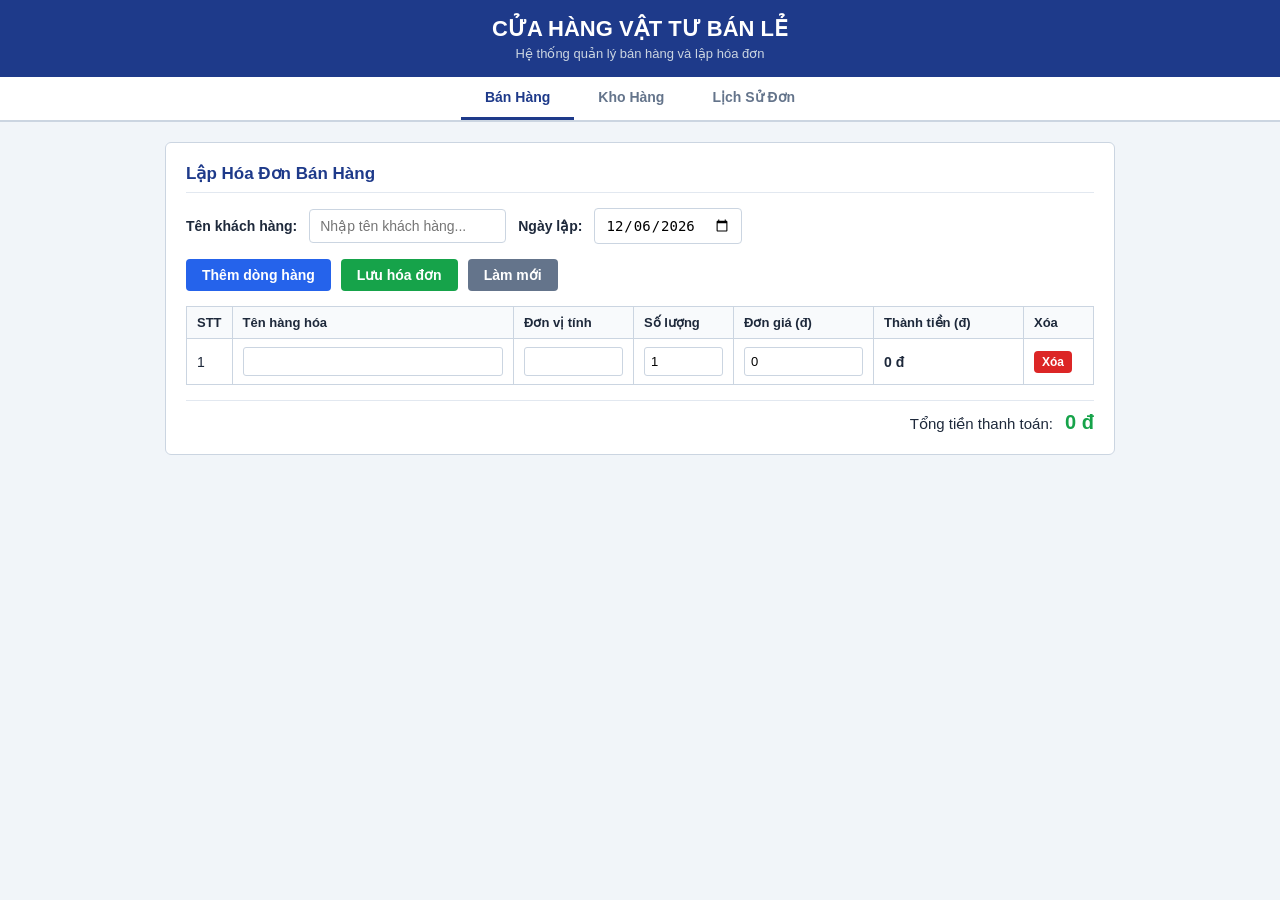
==== frontend/index.html @ f6ba8132 "update" ====
<!DOCTYPE html>
<html lang="vi">
<head>
    <meta charset="UTF-8">
    <meta name="viewport" content="width=device-width, initial-scale=1.0">
    <title>Quản Lý Bán Hàng Vật Tư Bán Lẻ</title>
    <link rel="stylesheet" href="css/style.css">
</head>
<body>

    <header class="app-header">
        <h1>CỬA HÀNG VẬT TƯ BÁN LẺ</h1>
        <p>Hệ thống quản lý bán hàng và lập hóa đơn</p>
    </header>

    <nav class="nav-tabs">
        <button class="tab-btn active" onclick="chuyenTab('tab-banhang', this)">Bán Hàng</button>
        <button class="tab-btn" onclick="chuyenTab('tab-khohang', this)">Kho Hàng</button>
        <button class="tab-btn" onclick="chuyenTab('tab-lichsu', this)">Lịch Sử Đơn</button>
    </nav>

    <div class="container">

        <div id="tab-banhang" class="tab-content active">
            <div class="box">
                <h2>Lập Hóa Đơn Bán Hàng</h2>
                <div class="form-row">
                    <label>Tên khách hàng:</label>
                    <input type="text" id="tenKhach" placeholder="Nhập tên khách hàng...">
                    <label>Ngày lập:</label>
                    <input type="date" id="ngayLap">
                </div>

                <div class="btn-group">
                    <button class="btn btn-blue" onclick="themDong()">Thêm dòng hàng</button>
                    <button class="btn btn-green" onclick="luuHoaDon()">Lưu hóa đơn</button>
                    <button class="btn btn-gray" onclick="lamMoi()">Làm mới</button>
                </div>

                <table class="data-table">
                    <thead>
                        <tr>
                            <th style="width: 45px;">STT</th>
                            <th>Tên hàng hóa</th>
                            <th style="width: 120px;">Đơn vị tính</th>
                            <th style="width: 100px;">Số lượng</th>
                            <th style="width: 140px;">Đơn giá (đ)</th>
                            <th style="width: 150px;">Thành tiền (đ)</th>
                            <th style="width: 70px;">Xóa</th>
                        </tr>
                    </thead>
                    <tbody id="bangHoaDon"></tbody>
                </table>

                <div class="total-box">
                    <span>Tổng tiền thanh toán:</span>
                    <strong id="tongTien">0 đ</strong>
                </div>
            </div>
        </div>

        <div id="tab-khohang" class="tab-content">
            <div class="box">
                <h2>Danh Mục Kho Hàng</h2>
                <div class="form-row inline-form">
                    <input type="text" id="spTen" placeholder="Tên mặt hàng...">
                    <input type="text" id="spDvt" placeholder="Đơn vị tính...">
                    <input type="number" id="spGia" placeholder="Giá bán...">
                    <button class="btn btn-blue" onclick="themSanPham()">Thêm vào kho</button>
                </div>

                <table class="data-table">
                    <thead>
                        <tr>
                            <th style="width: 45px;">STT</th>
                            <th>Tên hàng hóa</th>
                            <th>Đơn vị tính</th>
                            <th>Giá bán (đ)</th>
                            <th style="width: 70px;">Xóa</th>
                        </tr>
                    </thead>
                    <tbody id="bangKhoHang"></tbody>
                </table>
            </div>
        </div>

        <div id="tab-lichsu" class="tab-content">
            <div class="box">
                <h2>Lịch Sử Đơn Hàng Đã Lưu</h2>
                <table class="data-table">
                    <thead>
                        <tr>
                            <th style="width: 45px;">STT</th>
                            <th>Mã đơn</th>
                            <th>Khách hàng</th>
                            <th>Ngày lập</th>
                            <th>Tổng tiền (đ)</th>
                            <th style="width: 70px;">Xóa</th>
                        </tr>
                    </thead>
                    <tbody id="bangLichSu"></tbody>
                </table>
            </div>
        </div>

    </div>

    <script src="js/app.js"></script>
</body>
</html>
---- frontend/css/style.css ----
* {
    box-sizing: border-box;
    margin: 0;
    padding: 0;
}

body {
    font-family: Arial, sans-serif;
    background-color: #f1f5f9;
    color: #1e293b;
}

.app-header {
    background: #1e3a8a;
    color: #ffffff;
    padding: 16px 20px;
    text-align: center;
}

.app-header h1 {
    font-size: 22px;
    margin-bottom: 4px;
}

.app-header p {
    font-size: 13px;
    color: #cbd5e1;
}

.nav-tabs {
    background: #ffffff;
    display: flex;
    justify-content: center;
    border-bottom: 2px solid #cbd5e1;
}

.tab-btn {
    padding: 12px 24px;
    border: none;
    background: transparent;
    font-size: 14px;
    font-weight: bold;
    color: #64748b;
    cursor: pointer;
    border-bottom: 3px solid transparent;
}

.tab-btn:hover {
    color: #1e3a8a;
}

.tab-btn.active {
    color: #1e3a8a;
    border-bottom-color: #1e3a8a;
}

.container {
    max-width: 980px;
    margin: 20px auto;
    padding: 0 15px;
}

.tab-content {
    display: none;
}

.tab-content.active {
    display: block;
}

.box {
    background: #ffffff;
    padding: 20px;
    border-radius: 6px;
    border: 1px solid #cbd5e1;
}

.box h2 {
    font-size: 17px;
    margin-bottom: 15px;
    color: #1e3a8a;
    border-bottom: 1px solid #e2e8f0;
    padding-bottom: 8px;
}

.form-row {
    display: flex;
    align-items: center;
    gap: 12px;
    margin-bottom: 15px;
    flex-wrap: wrap;
}

.form-row label {
    font-weight: bold;
    font-size: 14px;
}

.form-row input {
    padding: 8px 10px;
    border: 1px solid #cbd5e1;
    border-radius: 4px;
    font-size: 14px;
    outline: none;
}

.inline-form input {
    flex: 1;
}

.btn-group {
    display: flex;
    gap: 10px;
    margin-bottom: 15px;
}

.btn {
    padding: 8px 16px;
    border: none;
    border-radius: 4px;
    font-size: 14px;
    font-weight: bold;
    cursor: pointer;
}

.btn-blue { background: #2563eb; color: #fff; }
.btn-blue:hover { background: #1d4ed8; }

.btn-green { background: #16a34a; color: #fff; }
.btn-green:hover { background: #15803d; }

.btn-gray { background: #64748b; color: #fff; }
.btn-gray:hover { background: #475569; }

.btn-red { background: #dc2626; color: #fff; padding: 4px 8px; font-size: 12px; }
.btn-red:hover { background: #b91c1c; }

.data-table {
    width: 100%;
    border-collapse: collapse;
    margin-bottom: 15px;
    font-size: 14px;
}

.data-table th, .data-table td {
    border: 1px solid #cbd5e1;
    padding: 8px 10px;
    text-align: left;
}

.data-table th {
    background: #f8fafc;
    font-size: 13px;
}

.data-table input {
    width: 100%;
    padding: 6px;
    border: 1px solid #cbd5e1;
    border-radius: 3px;
    font-size: 13px;
}

.total-box {
    text-align: right;
    font-size: 15px;
    padding-top: 10px;
    border-top: 1px solid #e2e8f0;
}

.total-box strong {
    color: #16a34a;
    font-size: 20px;
    margin-left: 8px;
}
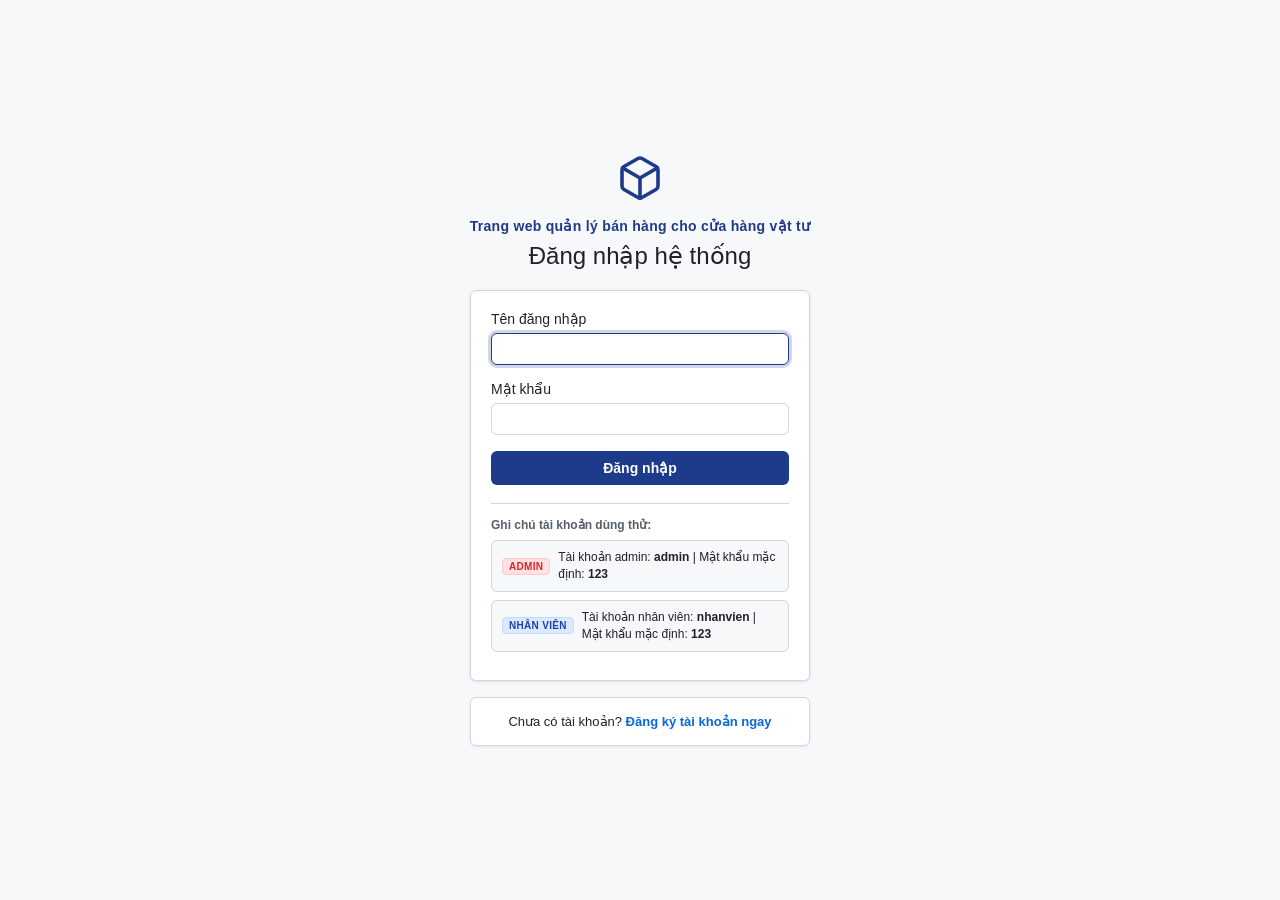
==== commit cf1d89c8: "bo sung giao dien dang nhap, luu tru du lieu nhieu nguoi dung" ====
--- a/frontend/index.html
+++ b/frontend/index.html
@@ -4,107 +4,267 @@
     <meta charset="UTF-8">
     <meta name="viewport" content="width=device-width, initial-scale=1.0">
     <title>Quản Lý Bán Hàng Vật Tư Bán Lẻ</title>
-    <link rel="stylesheet" href="css/style.css">
+    <link rel="stylesheet" href="css/style.css?v=8">
+    <style>
+        * { box-sizing: border-box; margin: 0; padding: 0; }
+        body { font-family: -apple-system, BlinkMacSystemFont, "Segoe UI", Helvetica, Arial, sans-serif; background-color: #f6f8fa; color: #1f2328; }
+        .gh-auth-wrapper { min-height: 100vh; display: flex; flex-direction: column; justify-content: center; align-items: center; padding: 32px 16px; box-sizing: border-box; background-color: #f6f8fa; }
+        .gh-header { text-align: center; margin-bottom: 20px; }
+        .gh-logo-icon { color: #1e3a8a; margin-bottom: 12px; }
+        .gh-app-title { font-size: 14px; font-weight: 600; color: #1e3a8a; letter-spacing: 0.3px; margin-bottom: 8px; }
+        .gh-heading { font-size: 24px; font-weight: 300; color: #1f2328; margin: 0; }
+        .gh-alert { width: 100%; max-width: 340px; padding: 10px 14px; margin-bottom: 16px; border-radius: 6px; font-size: 13px; text-align: center; box-sizing: border-box; }
+        .gh-alert.alert-error { background-color: #ffebe9; color: #cf222e; border: 1px solid rgba(255, 129, 130, 0.4); }
+        .gh-alert.alert-success { background-color: #dafbe1; color: #1a7f37; border: 1px solid rgba(74, 194, 107, 0.4); }
+        .gh-card { width: 100%; max-width: 340px; background-color: #ffffff; border: 1px solid #d0d7de; border-radius: 6px; padding: 20px; box-sizing: border-box; box-shadow: 0 1px 3px rgba(31, 35, 40, 0.12); }
+        .gh-form-group { margin-bottom: 16px; text-align: left; }
+        .gh-label { display: block; font-size: 14px; font-weight: 500; color: #1f2328; margin-bottom: 6px; }
+        .gh-input { width: 100%; padding: 7px 12px; font-size: 14px; color: #1f2328; background-color: #ffffff; border: 1px solid #d0d7de; border-radius: 6px; outline: none; box-sizing: border-box; }
+        .gh-input:focus { border-color: #1e3a8a; box-shadow: 0 0 0 3px rgba(30, 58, 138, 0.2); }
+        .gh-btn-primary { width: 100%; padding: 9px 16px; font-size: 14px; font-weight: 600; color: #ffffff; background-color: #1e3a8a; border: none; border-radius: 6px; cursor: pointer; box-sizing: border-box; }
+        .gh-btn-primary:hover { background-color: #1d4ed8; }
+        .gh-note-box { margin-top: 18px; padding-top: 14px; border-top: 1px solid #d0d7de; text-align: left; }
+        .gh-note-title { font-size: 12px; font-weight: 600; color: #57606a; margin-bottom: 8px; }
+        .gh-note-item { width: 100%; background-color: #f6f8fa; border: 1px solid #d0d7de; border-radius: 6px; padding: 8px 10px; margin-bottom: 8px; font-size: 12px; color: #1f2328; display: flex; align-items: center; gap: 8px; cursor: pointer; box-sizing: border-box; }
+        .gh-note-item:hover { background-color: #eff6ff; border-color: #1e3a8a; }
+        .gh-note-text { flex: 1; line-height: 1.4; }
+        .gh-badge { font-size: 10px; font-weight: 700; padding: 2px 6px; border-radius: 4px; letter-spacing: 0.3px; white-space: nowrap; }
+        .gh-badge-admin { background: #fee2e2; color: #dc2626; border: 1px solid #fecaca; }
+        .gh-badge-user { background: #dbeafe; color: #1e40af; border: 1px solid #bfdbfe; }
+        .gh-subcard { width: 100%; max-width: 340px; margin-top: 16px; padding: 16px; text-align: center; font-size: 13px; color: #1f2328; border: 1px solid #d0d7de; border-radius: 6px; background-color: #ffffff; box-sizing: border-box; box-shadow: 0 1px 3px rgba(31, 35, 40, 0.08); }
+        .gh-subcard a { color: #0969da; text-decoration: none; font-weight: 600; }
+        .gh-subcard a:hover { text-decoration: underline; }
+
+        #mainApp { background-color: #f1f5f9; min-height: 100vh; }
+        .app-header { background: #1e3a8a; color: #ffffff; padding: 14px 24px; display: flex; justify-content: space-between; align-items: center; }
+        .app-header h1 { font-size: 20px; margin-bottom: 2px; }
+        .app-header p { font-size: 12px; color: #cbd5e1; }
+        .user-box { display: flex; align-items: center; gap: 12px; font-size: 13px; }
+        .role-badge { padding: 2px 8px; border-radius: 12px; font-size: 11px; font-weight: bold; text-transform: uppercase; }
+        .role-admin { background: #ef4444; color: #ffffff; }
+        .role-user { background: #3b82f6; color: #ffffff; }
+        .btn-logout { background: transparent; border: 1px solid #cbd5e1; color: #ffffff; padding: 4px 10px; border-radius: 4px; cursor: pointer; font-size: 12px; }
+        .btn-logout:hover { background: rgba(255, 255, 255, 0.15); }
+        .nav-tabs { background: #ffffff; display: flex; justify-content: center; border-bottom: 2px solid #cbd5e1; }
+        .tab-btn { padding: 12px 24px; border: none; background: transparent; font-size: 14px; font-weight: bold; color: #64748b; cursor: pointer; border-bottom: 3px solid transparent; }
+        .tab-btn:hover { color: #1e3a8a; }
+        .tab-btn.active { color: #1e3a8a; border-bottom-color: #1e3a8a; }
+        .container { max-width: 980px; margin: 20px auto; padding: 0 15px; }
+        .tab-content { display: none; }
+        .tab-content.active { display: block; }
+        .box { background: #ffffff; padding: 20px; border-radius: 6px; border: 1px solid #cbd5e1; }
+        .box h2 { font-size: 17px; margin-bottom: 15px; color: #1e3a8a; border-bottom: 1px solid #e2e8f0; padding-bottom: 8px; }
+        .form-row { display: flex; align-items: center; gap: 12px; margin-bottom: 15px; flex-wrap: wrap; }
+        .form-row label { font-weight: bold; font-size: 14px; }
+        .form-row input { padding: 8px 10px; border: 1px solid #cbd5e1; border-radius: 4px; font-size: 14px; outline: none; }
+        .inline-form input { flex: 1; }
+        .btn-group { display: flex; gap: 10px; margin-bottom: 15px; }
+        .btn { padding: 8px 16px; border: none; border-radius: 4px; font-size: 14px; font-weight: bold; cursor: pointer; }
+        .btn-blue { background: #2563eb; color: #fff; }
+        .btn-blue:hover { background: #1d4ed8; }
+        .btn-green { background: #16a34a; color: #fff; }
+        .btn-green:hover { background: #15803d; }
+        .btn-gray { background: #64748b; color: #fff; }
+        .btn-gray:hover { background: #475569; }
+        .btn-red { background: #dc2626; color: #fff; padding: 4px 8px; font-size: 12px; }
+        .btn-red:hover { background: #b91c1c; }
+        .data-table { width: 100%; border-collapse: collapse; margin-bottom: 15px; font-size: 14px; }
+        .data-table th, .data-table td { border: 1px solid #cbd5e1; padding: 8px 10px; text-align: left; }
+        .data-table th { background: #f8fafc; font-size: 13px; }
+        .data-table input { width: 100%; padding: 6px; border: 1px solid #cbd5e1; border-radius: 3px; font-size: 13px; }
+        .total-box { text-align: right; font-size: 15px; padding-top: 10px; border-top: 1px solid #e2e8f0; }
+        .total-box strong { color: #16a34a; font-size: 20px; margin-left: 8px; }
+    </style>
 </head>
 <body>
 
-    <header class="app-header">
-        <h1>CỬA HÀNG VẬT TƯ BÁN LẺ</h1>
-        <p>Hệ thống quản lý bán hàng và lập hóa đơn</p>
-    </header>
-
-    <nav class="nav-tabs">
-        <button class="tab-btn active" onclick="chuyenTab('tab-banhang', this)">Bán Hàng</button>
-        <button class="tab-btn" onclick="chuyenTab('tab-khohang', this)">Kho Hàng</button>
-        <button class="tab-btn" onclick="chuyenTab('tab-lichsu', this)">Lịch Sử Đơn</button>
-    </nav>
-
-    <div class="container">
-
-        <div id="tab-banhang" class="tab-content active">
-            <div class="box">
-                <h2>Lập Hóa Đơn Bán Hàng</h2>
-                <div class="form-row">
-                    <label>Tên khách hàng:</label>
-                    <input type="text" id="tenKhach" placeholder="Nhập tên khách hàng...">
-                    <label>Ngày lập:</label>
-                    <input type="date" id="ngayLap">
-                </div>
-
-                <div class="btn-group">
-                    <button class="btn btn-blue" onclick="themDong()">Thêm dòng hàng</button>
-                    <button class="btn btn-green" onclick="luuHoaDon()">Lưu hóa đơn</button>
-                    <button class="btn btn-gray" onclick="lamMoi()">Làm mới</button>
-                </div>
-
-                <table class="data-table">
-                    <thead>
-                        <tr>
-                            <th style="width: 45px;">STT</th>
-                            <th>Tên hàng hóa</th>
-                            <th style="width: 120px;">Đơn vị tính</th>
-                            <th style="width: 100px;">Số lượng</th>
-                            <th style="width: 140px;">Đơn giá (đ)</th>
-                            <th style="width: 150px;">Thành tiền (đ)</th>
-                            <th style="width: 70px;">Xóa</th>
-                        </tr>
-                    </thead>
-                    <tbody id="bangHoaDon"></tbody>
-                </table>
-
-                <div class="total-box">
-                    <span>Tổng tiền thanh toán:</span>
-                    <strong id="tongTien">0 đ</strong>
-                </div>
-            </div>
-        </div>
-
-        <div id="tab-khohang" class="tab-content">
-            <div class="box">
-                <h2>Danh Mục Kho Hàng</h2>
-                <div class="form-row inline-form">
-                    <input type="text" id="spTen" placeholder="Tên mặt hàng...">
-                    <input type="text" id="spDvt" placeholder="Đơn vị tính...">
-                    <input type="number" id="spGia" placeholder="Giá bán...">
-                    <button class="btn btn-blue" onclick="themSanPham()">Thêm vào kho</button>
-                </div>
-
-                <table class="data-table">
-                    <thead>
-                        <tr>
-                            <th style="width: 45px;">STT</th>
-                            <th>Tên hàng hóa</th>
-                            <th>Đơn vị tính</th>
-                            <th>Giá bán (đ)</th>
-                            <th style="width: 70px;">Xóa</th>
-                        </tr>
-                    </thead>
-                    <tbody id="bangKhoHang"></tbody>
-                </table>
-            </div>
-        </div>
-
-        <div id="tab-lichsu" class="tab-content">
-            <div class="box">
-                <h2>Lịch Sử Đơn Hàng Đã Lưu</h2>
-                <table class="data-table">
-                    <thead>
-                        <tr>
-                            <th style="width: 45px;">STT</th>
-                            <th>Mã đơn</th>
-                            <th>Khách hàng</th>
-                            <th>Ngày lập</th>
-                            <th>Tổng tiền (đ)</th>
-                            <th style="width: 70px;">Xóa</th>
-                        </tr>
-                    </thead>
-                    <tbody id="bangLichSu"></tbody>
-                </table>
-            </div>
-        </div>
-
+    <div id="loginScreen" class="gh-auth-wrapper">
+        <div class="gh-header">
+            <svg class="gh-logo-icon" viewBox="0 0 24 24" width="48" height="48" fill="none" stroke="currentColor" stroke-width="1.8" stroke-linecap="round" stroke-linejoin="round">
+                <path d="M21 16V8a2 2 0 0 0-1-1.73l-7-4a2 2 0 0 0-2 0l-7 4A2 2 0 0 0 3 8v8a2 2 0 0 0 1 1.73l7 4a2 2 0 0 0 2 0l7-4A2 2 0 0 0 21 16z"></path>
+                <polyline points="3.27 6.96 12 12.01 20.73 6.96"></polyline>
+                <line x1="12" y1="22.08" x2="12" y2="12"></line>
+            </svg>
+            <div class="gh-app-title">Trang web quản lý bán hàng cho cửa hàng vật tư</div>
+            <h1 id="ghHeading" class="gh-heading">Đăng nhập hệ thống</h1>
+        </div>
+
+        <div id="authAlert" class="gh-alert" style="display: none;"></div>
+
+        <div id="cardLogin" class="gh-card">
+            <div class="gh-form-group">
+                <label class="gh-label" for="loginUser">Tên đăng nhập</label>
+                <input type="text" id="loginUser" class="gh-input" autofocus autocomplete="username" onkeydown="if(event.key==='Enter') dangNhap()">
+            </div>
+
+            <div class="gh-form-group">
+                <label class="gh-label" for="loginPass">Mật khẩu</label>
+                <input type="password" id="loginPass" class="gh-input" autocomplete="current-password" onkeydown="if(event.key==='Enter') dangNhap()">
+            </div>
+
+            <button type="button" class="gh-btn-primary" onclick="dangNhap()">Đăng nhập</button>
+
+            <div class="gh-note-box">
+                <div class="gh-note-title">Ghi chú tài khoản dùng thử:</div>
+                <div class="gh-note-item" onclick="dangNhapNhanh('admin', '123')" title="Bấm để đăng nhập ngay">
+                    <span class="gh-badge gh-badge-admin">ADMIN</span>
+                    <span class="gh-note-text">Tài khoản admin: <strong>admin</strong> | Mật khẩu mặc định: <strong>123</strong></span>
+                </div>
+                <div class="gh-note-item" onclick="dangNhapNhanh('nhanvien', '123')" title="Bấm để đăng nhập ngay">
+                    <span class="gh-badge gh-badge-user">NHÂN VIÊN</span>
+                    <span class="gh-note-text">Tài khoản nhân viên: <strong>nhanvien</strong> | Mật khẩu mặc định: <strong>123</strong></span>
+                </div>
+            </div>
+        </div>
+
+        <div id="subcardLogin" class="gh-subcard">
+            Chưa có tài khoản? <a href="javascript:void(0)" onclick="chuyenAuthTab('register')">Đăng ký tài khoản ngay</a>
+        </div>
+
+        <div id="cardRegister" class="gh-card" style="display: none;">
+            <div class="gh-form-group">
+                <label class="gh-label" for="regUser">Tên đăng nhập mới</label>
+                <input type="text" id="regUser" class="gh-input" placeholder="Ví dụ: nhanvien2" autocomplete="username">
+            </div>
+
+            <div class="gh-form-group">
+                <label class="gh-label" for="regHoTen">Họ và tên</label>
+                <input type="text" id="regHoTen" class="gh-input" placeholder="Ví dụ: Nguyễn Văn A">
+            </div>
+
+            <div class="gh-form-group">
+                <label class="gh-label" for="regRole">Vai trò tài khoản</label>
+                <select id="regRole" class="gh-input" style="cursor: pointer;">
+                    <option value="user">Nhân viên bán hàng (User)</option>
+                    <option value="admin">Quản trị viên (Admin)</option>
+                </select>
+            </div>
+
+            <div class="gh-form-group">
+                <label class="gh-label" for="regPass">Mật khẩu</label>
+                <input type="password" id="regPass" class="gh-input" placeholder="Tối thiểu 3 ký tự" autocomplete="new-password">
+            </div>
+
+            <div class="gh-form-group">
+                <label class="gh-label" for="regPassConfirm">Xác nhận mật khẩu</label>
+                <input type="password" id="regPassConfirm" class="gh-input" placeholder="Nhập lại mật khẩu" autocomplete="new-password">
+            </div>
+
+            <button type="button" class="gh-btn-primary" onclick="dangKy()">Đăng ký tài khoản</button>
+        </div>
+
+        <div id="subcardRegister" class="gh-subcard" style="display: none;">
+            Đã có tài khoản? <a href="javascript:void(0)" onclick="chuyenAuthTab('login')">Đăng nhập</a>
+        </div>
     </div>
 
-    <script src="js/app.js"></script>
+    <div id="mainApp" style="display: none;">
+        <header class="app-header">
+            <div>
+                <h1>CỬA HÀNG VẬT TƯ BÁN LẺ</h1>
+                <p>Hệ thống quản lý bán hàng và lập hóa đơn</p>
+            </div>
+            <div id="userBox" class="user-box">
+                <span>Xin chào, <strong id="userHoTen"></strong></span>
+                <span id="userRoleBadge" class="role-badge"></span>
+                <button class="btn-logout" onclick="dangXuat()">Đăng xuất</button>
+            </div>
+        </header>
+
+        <nav class="nav-tabs">
+            <button class="tab-btn active" onclick="chuyenTab('tab-banhang', this)">Bán Hàng</button>
+            <button class="tab-btn" onclick="chuyenTab('tab-khohang', this)">Kho Hàng</button>
+            <button class="tab-btn" onclick="chuyenTab('tab-lichsu', this)">Lịch Sử Đơn</button>
+        </nav>
+
+        <div class="container">
+
+            <div id="tab-banhang" class="tab-content active">
+                <div class="box">
+                    <h2>Lập Hóa Đơn Bán Hàng</h2>
+                    <div class="form-row">
+                        <label>Tên khách hàng:</label>
+                        <input type="text" id="tenKhach" placeholder="Nhập tên khách hàng...">
+                        <label>Ngày lập:</label>
+                        <input type="date" id="ngayLap">
+                    </div>
+
+                    <div class="btn-group">
+                        <button class="btn btn-blue" onclick="themDong()">Thêm dòng hàng</button>
+                        <button class="btn btn-green" onclick="luuHoaDon()">Lưu hóa đơn</button>
+                        <button class="btn btn-gray" onclick="lamMoi()">Làm mới</button>
+                    </div>
+
+                    <table class="data-table">
+                        <thead>
+                            <tr>
+                                <th style="width: 45px;">STT</th>
+                                <th>Tên hàng hóa</th>
+                                <th style="width: 120px;">Đơn vị tính</th>
+                                <th style="width: 100px;">Số lượng</th>
+                                <th style="width: 140px;">Đơn giá (đ)</th>
+                                <th style="width: 150px;">Thành tiền (đ)</th>
+                                <th style="width: 70px;">Xóa</th>
+                            </tr>
+                        </thead>
+                        <tbody id="bangHoaDon"></tbody>
+                    </table>
+
+                    <div class="total-box">
+                        <span>Tổng tiền thanh toán:</span>
+                        <strong id="tongTien">0 đ</strong>
+                    </div>
+                </div>
+            </div>
+
+            <div id="tab-khohang" class="tab-content">
+                <div class="box">
+                    <h2>Danh Mục Kho Hàng</h2>
+                    <div class="form-row inline-form" id="khoNhapBox">
+                        <input type="text" id="spTen" placeholder="Tên mặt hàng...">
+                        <input type="text" id="spDvt" placeholder="Đơn vị tính...">
+                        <input type="number" id="spGia" placeholder="Giá bán...">
+                        <button class="btn btn-blue" onclick="themSanPham()">Thêm vào kho</button>
+                    </div>
+
+                    <table class="data-table">
+                        <thead>
+                            <tr>
+                                <th style="width: 45px;">STT</th>
+                                <th>Tên hàng hóa</th>
+                                <th>Đơn vị tính</th>
+                                <th>Giá bán (đ)</th>
+                                <th id="cotXoaKho" style="width: 70px;">Xóa</th>
+                            </tr>
+                        </thead>
+                        <tbody id="bangKhoHang"></tbody>
+                    </table>
+                </div>
+            </div>
+
+            <div id="tab-lichsu" class="tab-content">
+                <div class="box">
+                    <h2>Lịch Sử Đơn Hàng Đã Lưu</h2>
+                    <table class="data-table">
+                        <thead>
+                            <tr>
+                                <th style="width: 45px;">STT</th>
+                                <th>Mã đơn</th>
+                                <th>Khách hàng</th>
+                                <th>Ngày lập</th>
+                                <th>Người tạo</th>
+                                <th>Tổng tiền (đ)</th>
+                                <th id="cotXoaLichSu" style="width: 70px;">Xóa</th>
+                            </tr>
+                        </thead>
+                        <tbody id="bangLichSu"></tbody>
+                    </table>
+                </div>
+            </div>
+
+        </div>
+    </div>
+
+    <script src="js/app.js?v=8"></script>
 </body>
 </html>
--- a/frontend/css/style.css
+++ b/frontend/css/style.css
@@ -5,26 +5,279 @@
 }
 
 body {
-    font-family: Arial, sans-serif;
+    font-family: -apple-system, BlinkMacSystemFont, "Segoe UI", Helvetica, Arial, sans-serif;
+    background-color: #f6f8fa;
+    color: #1f2328;
+}
+
+.gh-auth-wrapper {
+    min-height: 100vh;
+    display: flex;
+    flex-direction: column;
+    justify-content: center;
+    align-items: center;
+    padding: 32px 16px;
+    box-sizing: border-box;
+    background-color: #f6f8fa;
+}
+
+.gh-header {
+    text-align: center;
+    margin-bottom: 20px;
+}
+
+.gh-logo-icon {
+    color: #1e3a8a;
+    margin-bottom: 12px;
+}
+
+.gh-app-title {
+    font-size: 14px;
+    font-weight: 600;
+    color: #1e3a8a;
+    letter-spacing: 0.3px;
+    margin-bottom: 8px;
+}
+
+.gh-heading {
+    font-size: 24px;
+    font-weight: 300;
+    color: #1f2328;
+    margin: 0;
+}
+
+.gh-alert {
+    width: 100%;
+    max-width: 340px;
+    padding: 10px 14px;
+    margin-bottom: 16px;
+    border-radius: 6px;
+    font-size: 13px;
+    text-align: center;
+    box-sizing: border-box;
+}
+
+.gh-alert.alert-error {
+    background-color: #ffebe9;
+    color: #cf222e;
+    border: 1px solid rgba(255, 129, 130, 0.4);
+}
+
+.gh-alert.alert-success {
+    background-color: #dafbe1;
+    color: #1a7f37;
+    border: 1px solid rgba(74, 194, 107, 0.4);
+}
+
+.gh-card {
+    width: 100%;
+    max-width: 340px;
+    background-color: #ffffff;
+    border: 1px solid #d0d7de;
+    border-radius: 6px;
+    padding: 20px;
+    box-sizing: border-box;
+    box-shadow: 0 1px 3px rgba(31, 35, 40, 0.12);
+}
+
+.gh-form-group {
+    margin-bottom: 16px;
+    text-align: left;
+}
+
+.gh-label {
+    display: block;
+    font-size: 14px;
+    font-weight: 500;
+    color: #1f2328;
+    margin-bottom: 6px;
+}
+
+.gh-input {
+    width: 100%;
+    padding: 7px 12px;
+    font-size: 14px;
+    color: #1f2328;
+    background-color: #ffffff;
+    border: 1px solid #d0d7de;
+    border-radius: 6px;
+    outline: none;
+    box-sizing: border-box;
+    transition: border-color 0.15s ease-in-out, box-shadow 0.15s ease-in-out;
+}
+
+.gh-input:focus {
+    border-color: #1e3a8a;
+    box-shadow: 0 0 0 3px rgba(30, 58, 138, 0.2);
+}
+
+.gh-btn-primary {
+    width: 100%;
+    padding: 9px 16px;
+    font-size: 14px;
+    font-weight: 600;
+    color: #ffffff;
+    background-color: #1e3a8a;
+    border: none;
+    border-radius: 6px;
+    cursor: pointer;
+    box-sizing: border-box;
+    transition: background-color 0.15s ease;
+}
+
+.gh-btn-primary:hover {
+    background-color: #1d4ed8;
+}
+
+.gh-note-box {
+    margin-top: 18px;
+    padding-top: 14px;
+    border-top: 1px solid #d0d7de;
+    text-align: left;
+}
+
+.gh-note-title {
+    font-size: 12px;
+    font-weight: 600;
+    color: #57606a;
+    margin-bottom: 8px;
+}
+
+.gh-note-item {
+    width: 100%;
+    background-color: #f6f8fa;
+    border: 1px solid #d0d7de;
+    border-radius: 6px;
+    padding: 8px 10px;
+    margin-bottom: 8px;
+    font-size: 12px;
+    color: #1f2328;
+    display: flex;
+    align-items: center;
+    gap: 8px;
+    cursor: pointer;
+    box-sizing: border-box;
+    transition: background-color 0.15s, border-color 0.15s;
+}
+
+.gh-note-item:hover {
+    background-color: #eff6ff;
+    border-color: #1e3a8a;
+}
+
+.gh-note-text {
+    flex: 1;
+    line-height: 1.4;
+}
+
+.gh-badge {
+    font-size: 10px;
+    font-weight: 700;
+    padding: 2px 6px;
+    border-radius: 4px;
+    letter-spacing: 0.3px;
+    white-space: nowrap;
+}
+
+.gh-badge-admin {
+    background: #fee2e2;
+    color: #dc2626;
+    border: 1px solid #fecaca;
+}
+
+.gh-badge-user {
+    background: #dbeafe;
+    color: #1e40af;
+    border: 1px solid #bfdbfe;
+}
+
+.gh-subcard {
+    width: 100%;
+    max-width: 340px;
+    margin-top: 16px;
+    padding: 16px;
+    text-align: center;
+    font-size: 13px;
+    color: #1f2328;
+    border: 1px solid #d0d7de;
+    border-radius: 6px;
+    background-color: #ffffff;
+    box-sizing: border-box;
+    box-shadow: 0 1px 3px rgba(31, 35, 40, 0.08);
+}
+
+.gh-subcard a {
+    color: #0969da;
+    text-decoration: none;
+    font-weight: 600;
+}
+
+.gh-subcard a:hover {
+    text-decoration: underline;
+}
+
+/* GIAO DIEN BEN TRONG (MAIN APP) GOC */
+#mainApp {
     background-color: #f1f5f9;
-    color: #1e293b;
+    min-height: 100vh;
 }
 
 .app-header {
     background: #1e3a8a;
     color: #ffffff;
-    padding: 16px 20px;
-    text-align: center;
+    padding: 14px 24px;
+    display: flex;
+    justify-content: space-between;
+    align-items: center;
 }
 
 .app-header h1 {
-    font-size: 22px;
-    margin-bottom: 4px;
+    font-size: 20px;
+    margin-bottom: 2px;
 }
 
 .app-header p {
+    font-size: 12px;
+    color: #cbd5e1;
+}
+
+.user-box {
+    display: flex;
+    align-items: center;
+    gap: 12px;
     font-size: 13px;
-    color: #cbd5e1;
+}
+
+.role-badge {
+    padding: 2px 8px;
+    border-radius: 12px;
+    font-size: 11px;
+    font-weight: bold;
+    text-transform: uppercase;
+}
+
+.role-admin {
+    background: #ef4444;
+    color: #ffffff;
+}
+
+.role-user {
+    background: #3b82f6;
+    color: #ffffff;
+}
+
+.btn-logout {
+    background: transparent;
+    border: 1px solid #cbd5e1;
+    color: #ffffff;
+    padding: 4px 10px;
+    border-radius: 4px;
+    cursor: pointer;
+    font-size: 12px;
+}
+
+.btn-logout:hover {
+    background: rgba(255, 255, 255, 0.15);
 }
 
 .nav-tabs {
